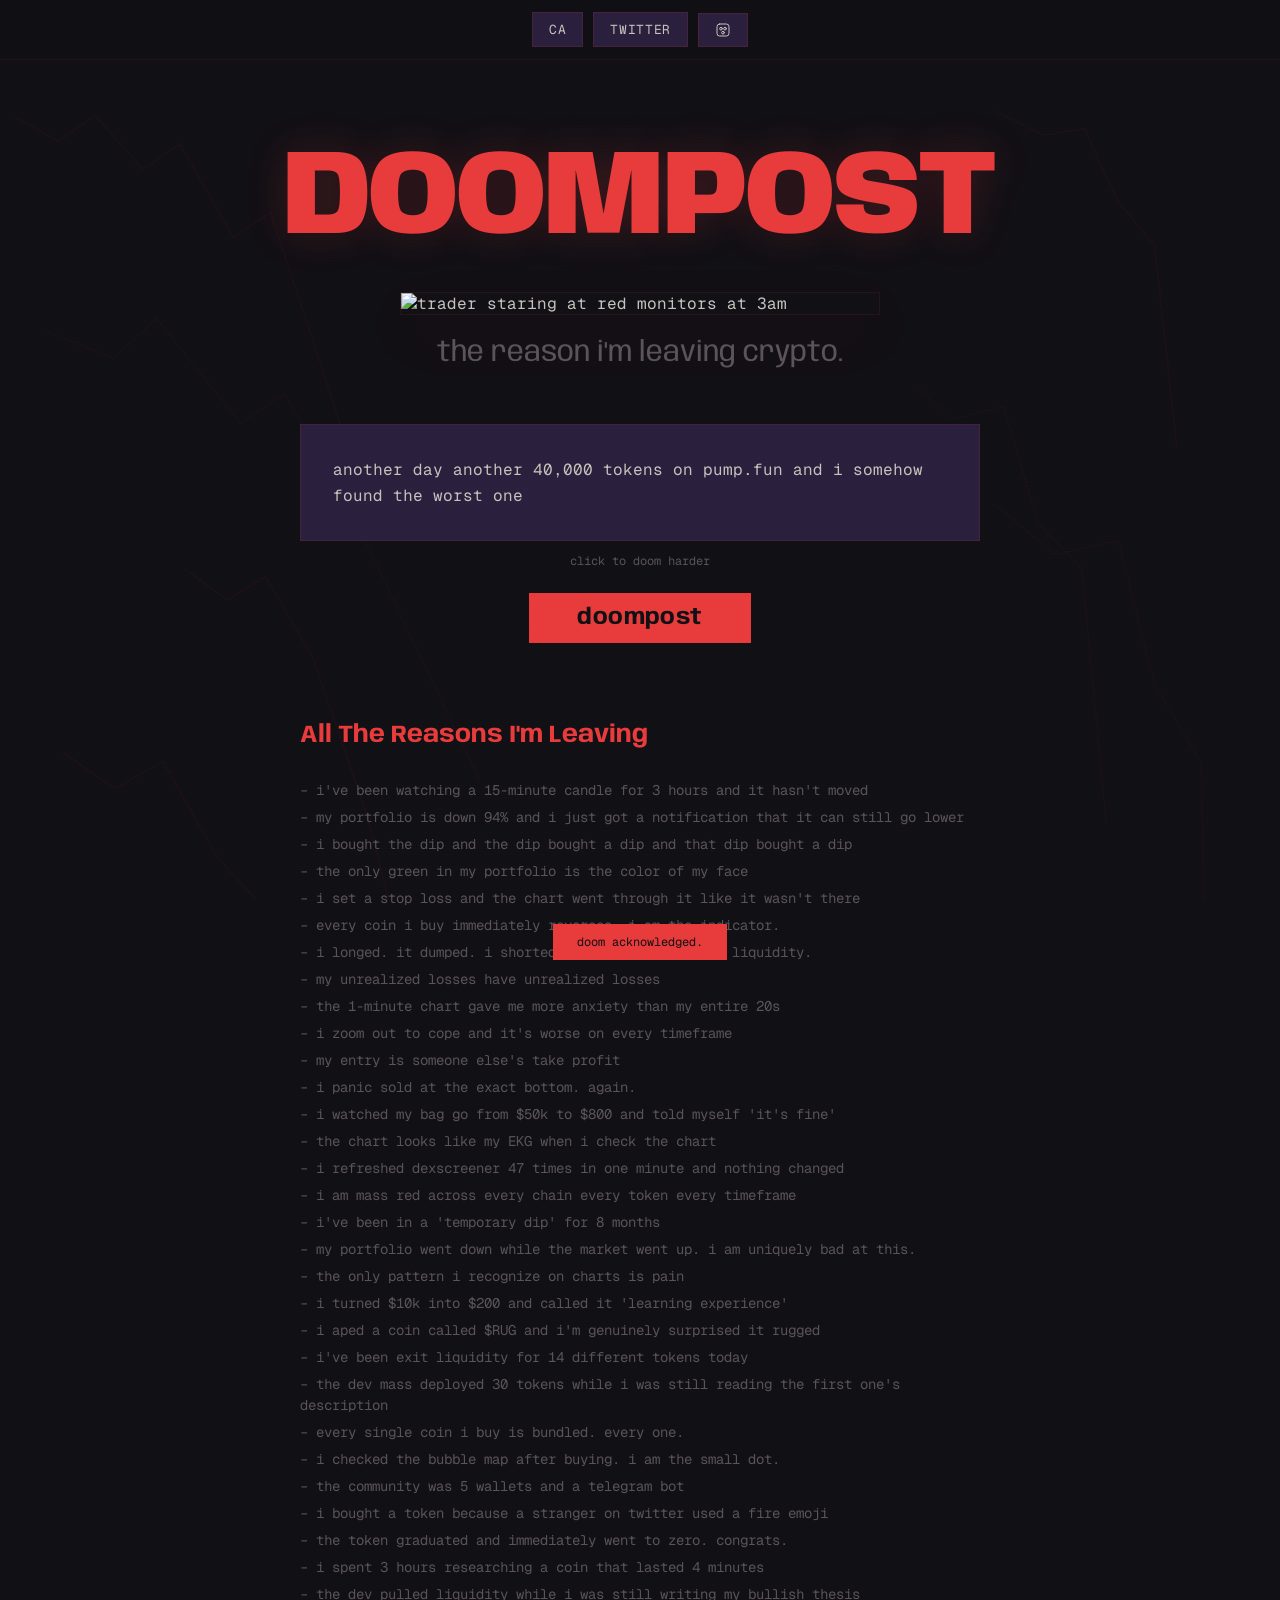
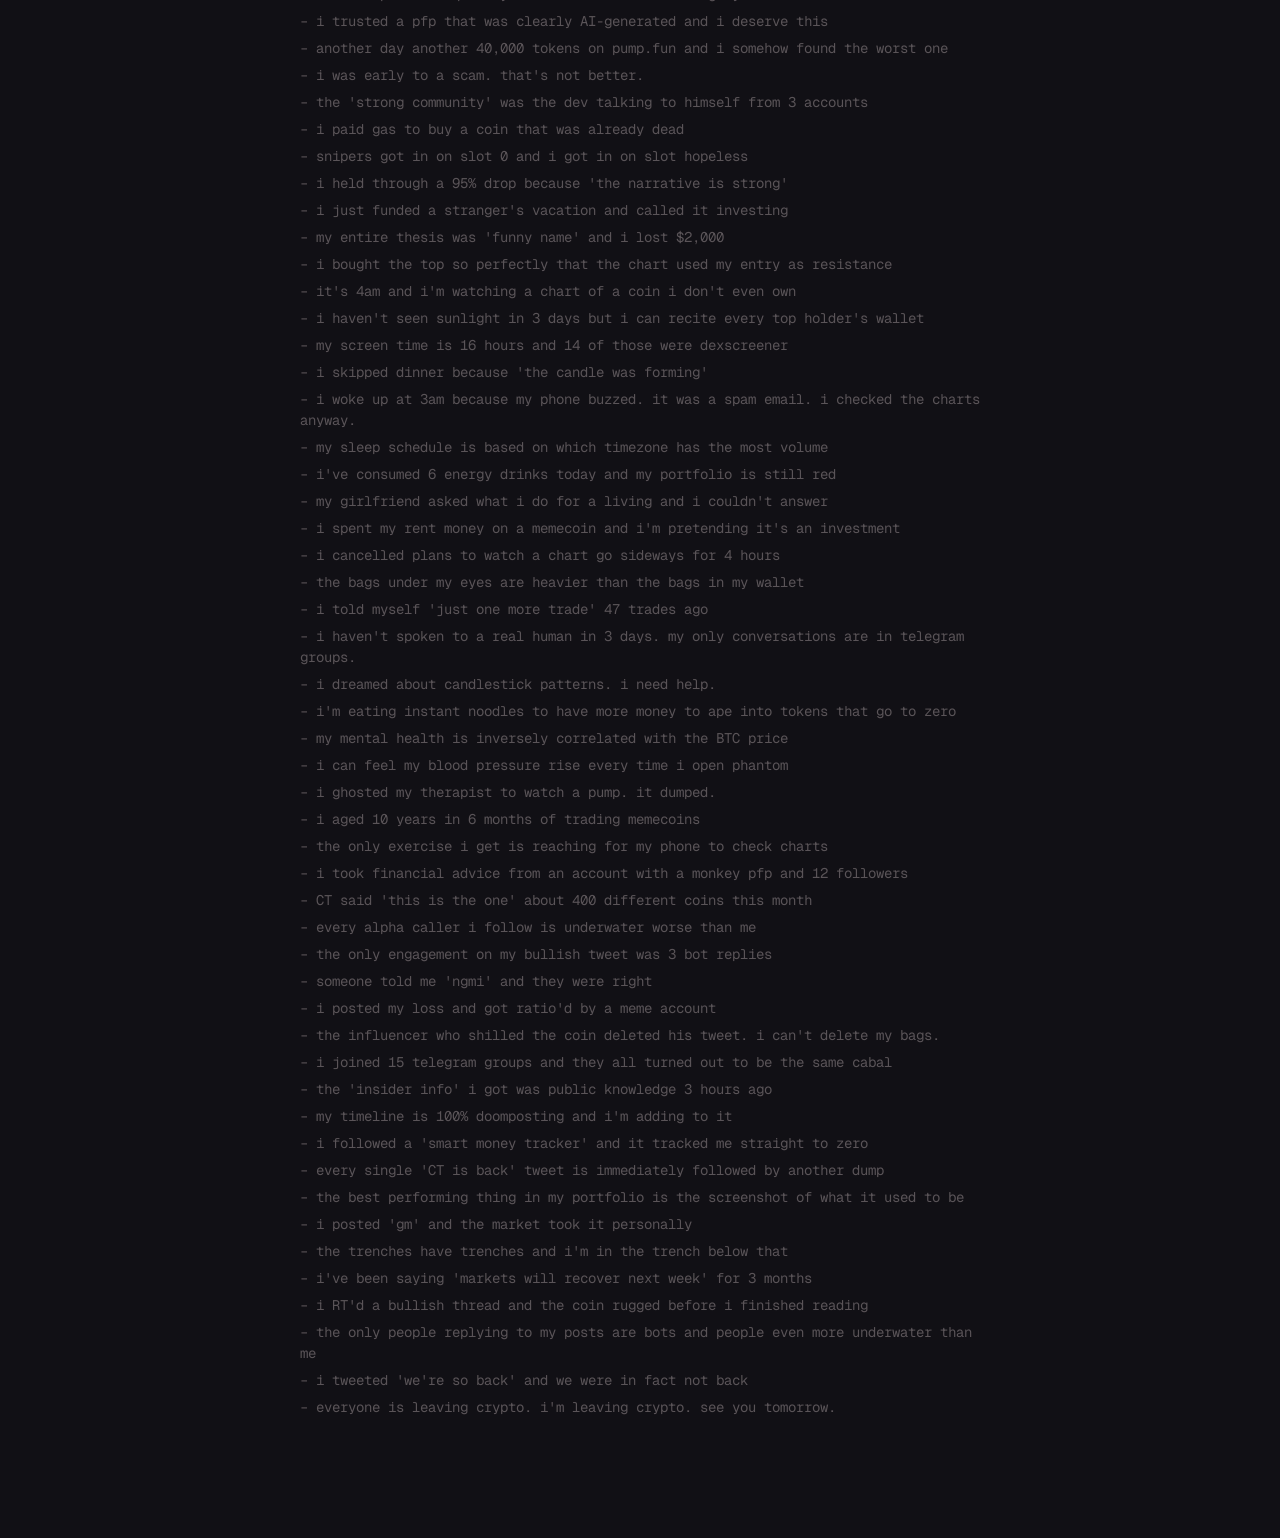
==== index.html @ a8ce0a5e "Initial commit: DOOMPOST site Crypto doom-posting meme site with 80 randomized reasons, Twitter inte" ====
<!DOCTYPE html>
<html lang="en">
<head>
  <meta charset="UTF-8">
  <meta name="viewport" content="width=device-width, initial-scale=1.0">
  <title>DOOMPOST — the reason i'm leaving crypto.</title>
  <meta name="description" content="DOOMPOST. the reason i'm leaving crypto. doompost your pain.">
  <meta property="og:title" content="DOOMPOST">
  <meta property="og:description" content="the reason i'm leaving crypto.">
  <meta property="og:image" content="/static/doompost.png">
  <meta name="twitter:card" content="summary_large_image">
  <link rel="icon" href="/favicon.ico">
  <link rel="preconnect" href="https://fonts.googleapis.com">
  <link rel="preconnect" href="https://fonts.gstatic.com" crossorigin>
  <link href="https://fonts.googleapis.com/css2?family=Anybody:wght@400;700;900&family=Geist+Mono:wght@400;500;700&display=swap" rel="stylesheet">
  <link rel="stylesheet" href="style.css">
</head>
<body>

  <!-- Background falling charts -->
  <div class="bg-charts">
    <svg width="300" height="600" style="top:5%;left:3%;transform:rotate(-8deg)" viewBox="0 0 300 600">
      <path d="M10 50 L50 80 L90 60 L130 120 L170 100 L210 200 L250 180 L290 400" stroke="#E83B3B" fill="none" stroke-width="2"/>
    </svg>
    <svg width="250" height="500" style="top:10%;right:5%;transform:rotate(5deg)" viewBox="0 0 250 500">
      <path d="M10 30 L60 50 L100 40 L140 110 L180 150 L220 350" stroke="#E83B3B" fill="none" stroke-width="2"/>
    </svg>
    <svg width="350" height="700" style="top:30%;left:8%;transform:rotate(-12deg)" viewBox="0 0 350 700">
      <path d="M10 20 L70 60 L120 30 L180 150 L230 130 L280 300 L340 550" stroke="#E83B3B" fill="none" stroke-width="1.5"/>
    </svg>
    <svg width="280" height="550" style="top:40%;right:10%;transform:rotate(8deg)" viewBox="0 0 280 550">
      <path d="M10 40 L50 70 L100 50 L150 160 L200 200 L260 450" stroke="#E83B3B" fill="none" stroke-width="1.5"/>
    </svg>
    <svg width="200" height="450" style="top:60%;left:15%;transform:rotate(-5deg)" viewBox="0 0 200 450">
      <path d="M10 20 L50 55 L90 35 L130 120 L170 280 L190 400" stroke="#E83B3B" fill="none" stroke-width="2"/>
    </svg>
    <svg width="320" height="600" style="top:55%;right:2%;transform:rotate(10deg)" viewBox="0 0 320 600">
      <path d="M10 30 L80 70 L140 45 L200 180 L260 250 L310 500" stroke="#E83B3B" fill="none" stroke-width="1.5"/>
    </svg>
    <svg width="260" height="500" style="top:80%;left:5%;transform:rotate(-3deg)" viewBox="0 0 260 500">
      <path d="M10 25 L60 65 L110 40 L160 140 L210 200 L250 420" stroke="#E83B3B" fill="none" stroke-width="2"/>
    </svg>
  </div>

  <!-- Header -->
  <header class="header">
    <div class="header-inner">
      <button class="header-btn" id="caBtn" title="Copy CA">CA</button>
      <a class="header-btn" id="twitterLink" href="#" target="_blank" rel="noopener">Twitter</a>
      <a class="header-btn" id="communityLink" href="#" target="_blank" rel="noopener" title="Community">
        <svg viewBox="0 0 24 24" fill="none" stroke="currentColor" stroke-width="1.5" stroke-linecap="round" stroke-linejoin="round">
          <rect x="3" y="3" width="18" height="18" rx="4"/>
          <circle cx="9" cy="10" r="2"/>
          <circle cx="15" cy="10" r="2"/>
          <circle cx="12" cy="16" r="2"/>
        </svg>
      </a>
    </div>
  </header>

  <!-- Main -->
  <main class="main">
    <!-- Hero -->
    <h1 class="ticker">DOOMPOST</h1>
    <img class="hero-img" src="static/doompost.png" alt="trader staring at red monitors at 3am">
    <p class="tagline">the reason i'm leaving crypto.</p>

    <!-- DoomPost block -->
    <div class="doom-block">
      <div class="reason-card" id="reasonCard">
        <p class="reason-text" id="reasonText"></p>
      </div>
      <p class="reason-hint">click to doom harder</p>
      <button class="doom-btn" id="doomBtn">doompost</button>
    </div>

    <!-- All reasons -->
    <section class="reasons-section">
      <h2 class="reasons-title">All The Reasons I'm Leaving</h2>
      <ul class="reasons-list" id="reasonsList"></ul>
    </section>
  </main>

  <!-- Toast -->
  <div class="toast" id="toast">doom acknowledged.</div>

  <script src="script.js"></script>
</body>
</html>
---- style.css ----
:root {
  --void: #111015;
  --chart-red: #E83B3B;
  --monitor-glow: #2A1F3D;
  --exhausted-white: #C8C2BC;
  --ash: #5A5458;
}

* { box-sizing: border-box; margin: 0; padding: 0; }

body {
  background: var(--void);
  color: var(--exhausted-white);
  font-family: 'Geist Mono', monospace;
  min-height: 100vh;
  cursor: default;
  overflow-x: hidden;
}

/* ── CRT scan lines ── */
body::before {
  content: '';
  position: fixed;
  inset: 0;
  background: repeating-linear-gradient(
    to bottom,
    transparent 0px,
    transparent 2px,
    rgba(255,255,255,0.008) 2px,
    rgba(255,255,255,0.008) 3px
  );
  pointer-events: none;
  z-index: 9999;
}

/* ── Background falling charts ── */
.bg-charts {
  position: fixed;
  inset: 0;
  pointer-events: none;
  z-index: 0;
  overflow: hidden;
}

.bg-charts svg {
  position: absolute;
  opacity: 0.04;
}

/* ── Header ── */
.header {
  position: sticky;
  top: 0;
  z-index: 100;
  background: rgba(17,16,21,0.92);
  backdrop-filter: blur(8px);
  -webkit-backdrop-filter: blur(8px);
  border-bottom: 1px solid rgba(232,59,59,0.08);
  padding: 12px 20px;
}

.header-inner {
  max-width: 720px;
  margin: 0 auto;
  display: flex;
  align-items: center;
  justify-content: center;
  gap: 10px;
}

.header-btn {
  font-family: 'Geist Mono', monospace;
  font-size: 13px;
  text-transform: uppercase;
  letter-spacing: 0.05em;
  background: var(--monitor-glow);
  border: 1px solid rgba(232,59,59,0.15);
  color: var(--exhausted-white);
  padding: 8px 16px;
  cursor: pointer;
  text-decoration: none;
  transition: border-color 0.2s, background 0.2s;
  display: inline-flex;
  align-items: center;
  gap: 6px;
  white-space: nowrap;
  border-radius: 0;
}

.header-btn:hover {
  border-color: var(--chart-red);
}

.header-btn svg {
  width: 16px;
  height: 16px;
  flex-shrink: 0;
}

/* ── Main content ── */
.main {
  position: relative;
  z-index: 1;
  max-width: 720px;
  margin: 0 auto;
  padding: 80px 20px 120px;
  display: flex;
  flex-direction: column;
  align-items: center;
}

/* ── Hero ── */
.ticker {
  font-family: 'Anybody', sans-serif;
  font-size: clamp(60px, 12vw, 120px);
  color: var(--chart-red);
  text-shadow: 0 0 40px rgba(232,59,59,0.2);
  letter-spacing: -2px;
  line-height: 1;
  text-align: center;
  font-weight: 900;
}

.hero-img {
  width: 100%;
  max-width: 480px;
  margin-top: 32px;
  border: 1px solid rgba(232,59,59,0.1);
  border-radius: 0;
  box-shadow: 0 20px 60px rgba(232,59,59,0.06);
  display: block;
}

.tagline {
  font-family: 'Anybody', sans-serif;
  font-size: clamp(18px, 3.5vw, 28px);
  color: var(--ash);
  margin-top: 24px;
  text-align: center;
  font-weight: 400;
}

/* ── DoomPost block ── */
.doom-block {
  width: 100%;
  margin-top: 56px;
  display: flex;
  flex-direction: column;
  align-items: center;
}

.reason-card {
  width: 100%;
  background: var(--monitor-glow);
  border: 1px solid rgba(232,59,59,0.12);
  padding: 32px;
  cursor: pointer;
  transition: border-color 0.2s;
  user-select: none;
}

.reason-card:hover {
  border-color: rgba(232,59,59,0.3);
}

.reason-text {
  font-family: 'Geist Mono', monospace;
  font-size: clamp(14px, 2vw, 16px);
  color: var(--exhausted-white);
  line-height: 1.6;
}

.reason-hint {
  font-family: 'Geist Mono', monospace;
  font-size: 12px;
  color: var(--ash);
  margin-top: 12px;
  text-align: center;
}

.doom-btn {
  font-family: 'Anybody', sans-serif;
  font-size: 22px;
  font-weight: 700;
  background: var(--chart-red);
  color: var(--void);
  border: none;
  border-radius: 0;
  padding: 14px 48px;
  margin-top: 24px;
  cursor: pointer;
  transition: filter 0.2s, box-shadow 0.2s;
  letter-spacing: 0.02em;
}

.doom-btn:hover {
  filter: brightness(1.15);
  box-shadow: 0 0 20px rgba(232,59,59,0.3);
}

/* ── All reasons section ── */
.reasons-section {
  width: 100%;
  margin-top: 80px;
}

.reasons-title {
  font-family: 'Anybody', sans-serif;
  font-size: 24px;
  color: var(--chart-red);
  margin-bottom: 32px;
  font-weight: 700;
}

.reasons-list {
  list-style: none;
  display: flex;
  flex-direction: column;
  gap: 6px;
}

.reasons-list li {
  font-family: 'Geist Mono', monospace;
  font-size: 14px;
  color: var(--ash);
  line-height: 1.5;
}

.reasons-list li::before {
  content: '– ';
}

/* ── Toast ── */
.toast {
  position: fixed;
  bottom: -60px;
  left: 50%;
  transform: translateX(-50%);
  font-family: 'Geist Mono', monospace;
  font-size: 12px;
  background: var(--chart-red);
  color: var(--void);
  padding: 10px 24px;
  z-index: 10000;
  transition: bottom 0.3s ease;
  white-space: nowrap;
  border-radius: 0;
}

.toast.show {
  bottom: 32px;
}

/* ── Responsive ── */
@media (max-width: 520px) {
  .header-inner {
    gap: 6px;
  }
  .header-btn {
    font-size: 11px;
    padding: 7px 10px;
  }
  .reason-card {
    padding: 24px 20px;
  }
  .doom-btn {
    font-size: 18px;
    padding: 12px 36px;
  }
}
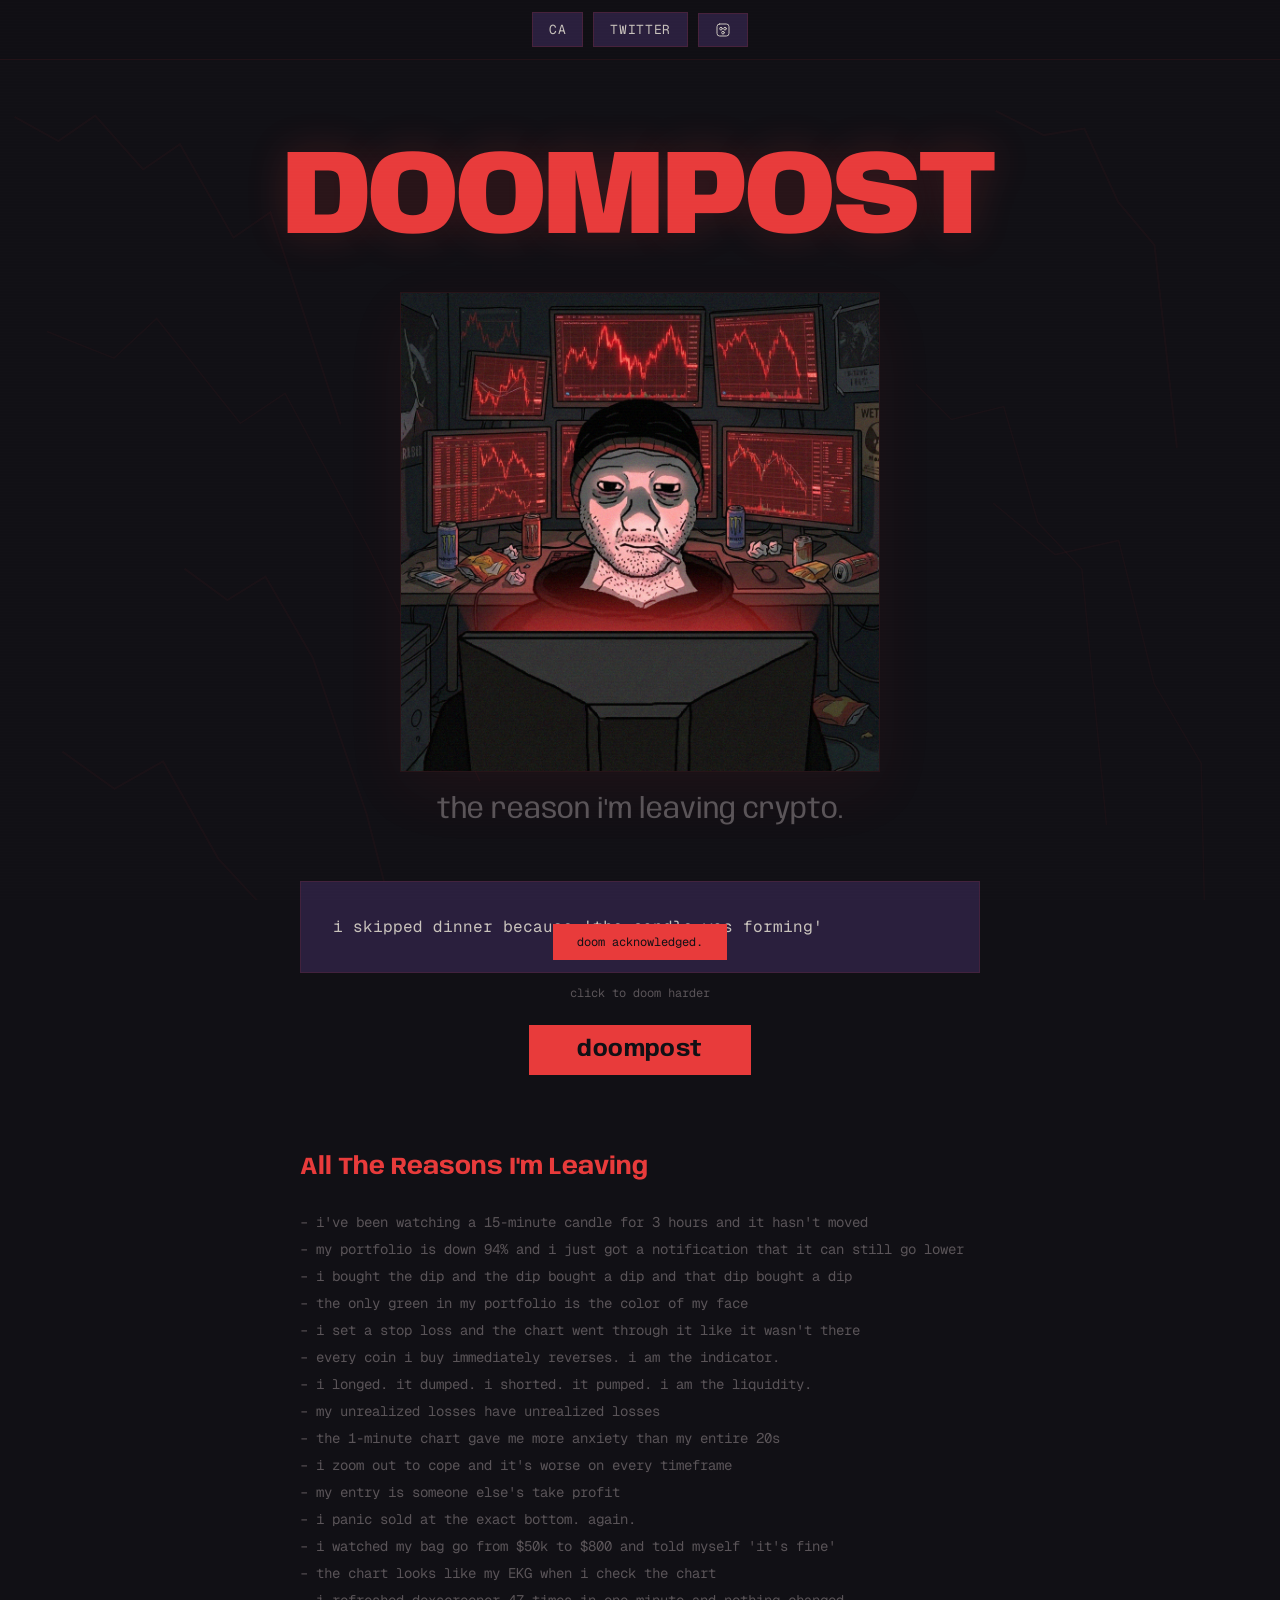
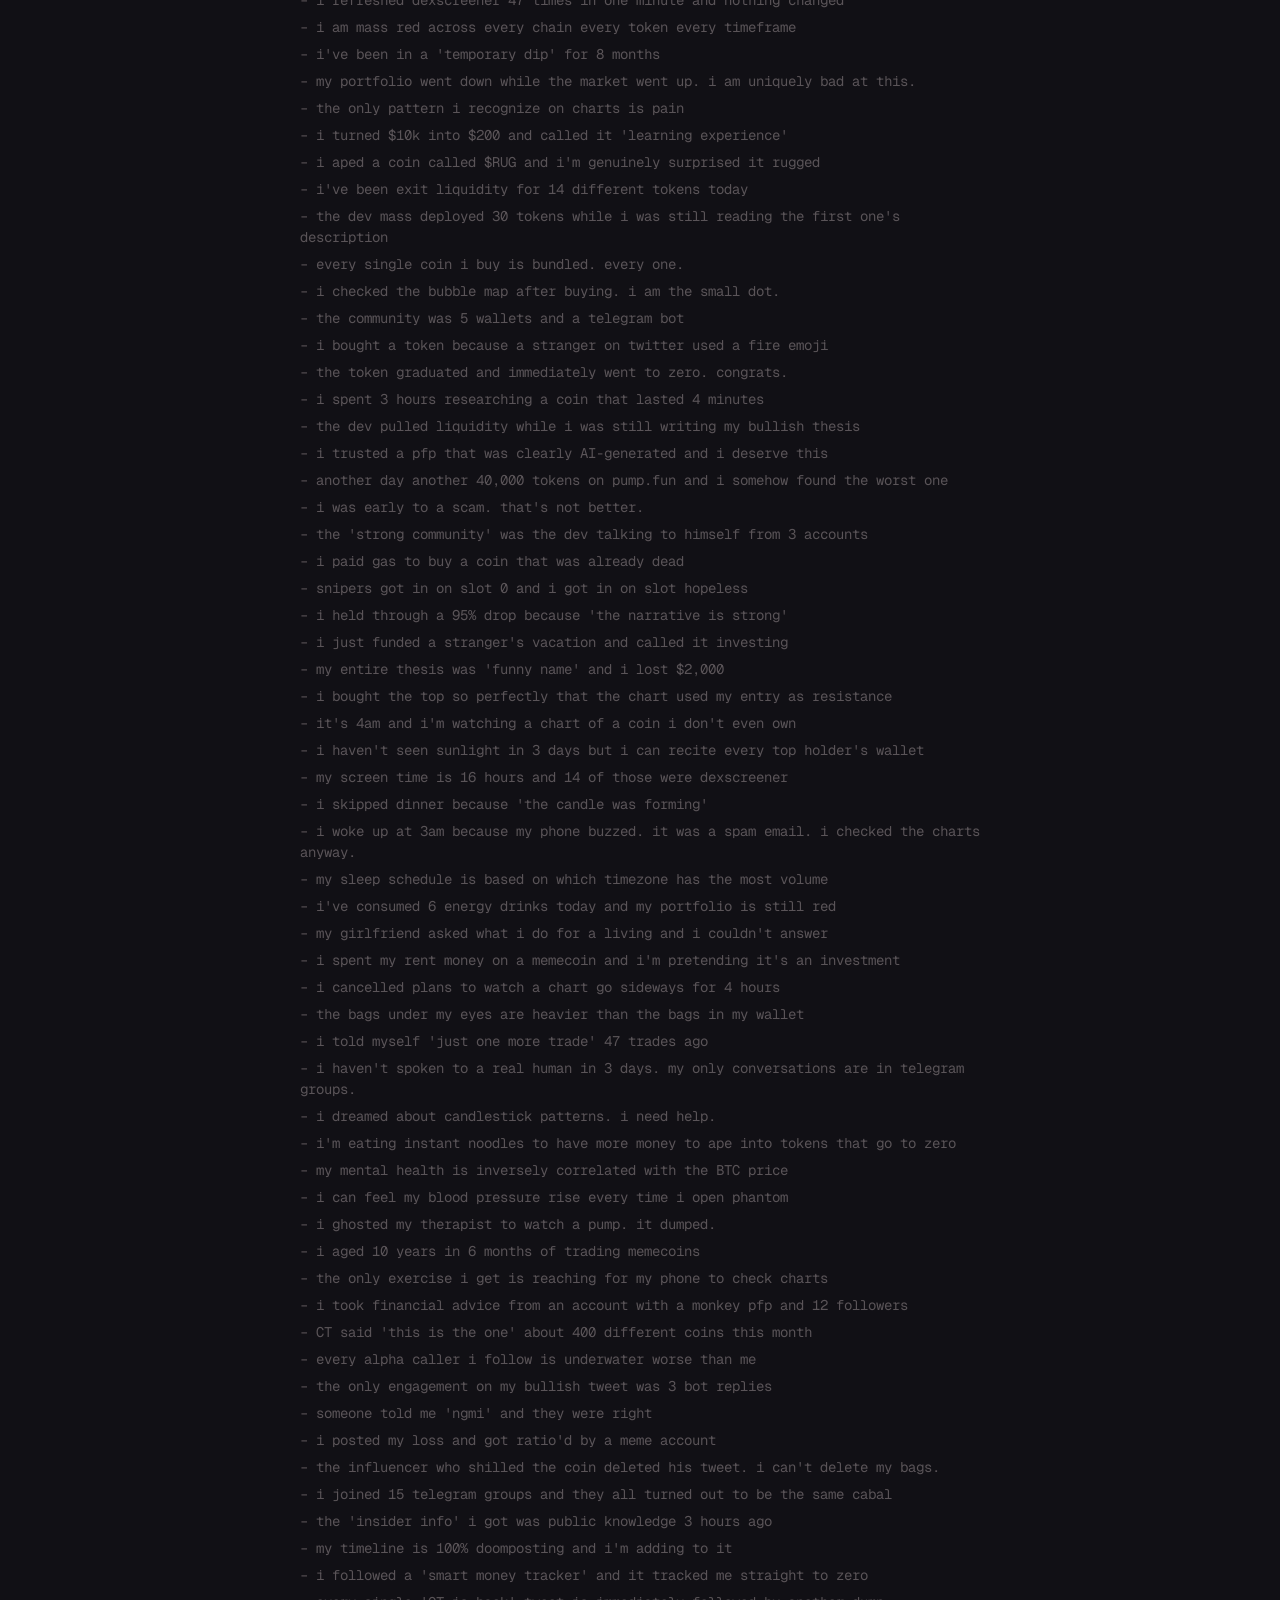
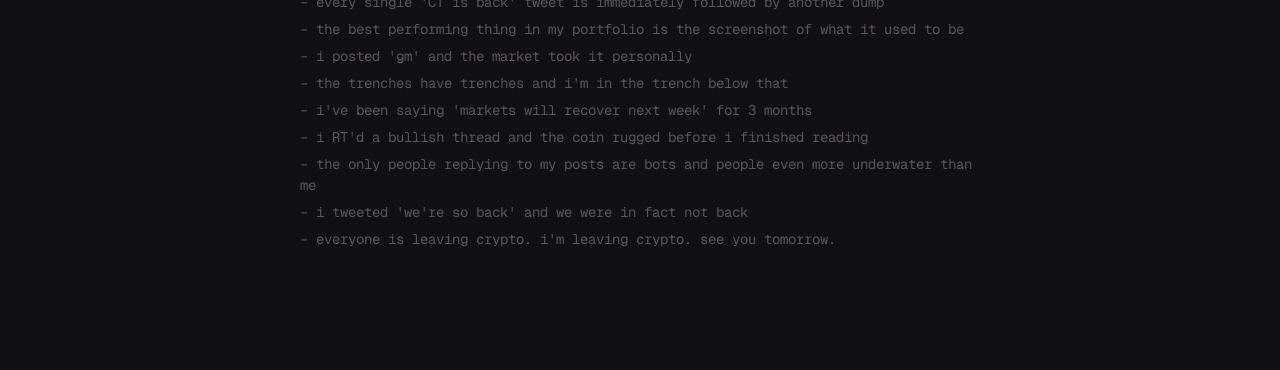
==== commit 27195a25: "Add doompost.png, favicon, rename to Doom Posting Co-Authored-By: Claude Opus 4.6 (1M context) <nore" ====
--- a/index.html
+++ b/index.html
@@ -3,7 +3,7 @@
 <head>
   <meta charset="UTF-8">
   <meta name="viewport" content="width=device-width, initial-scale=1.0">
-  <title>DOOMPOST — the reason i'm leaving crypto.</title>
+  <title>Doom Posting</title>
   <meta name="description" content="DOOMPOST. the reason i'm leaving crypto. doompost your pain.">
   <meta property="og:title" content="DOOMPOST">
   <meta property="og:description" content="the reason i'm leaving crypto.">
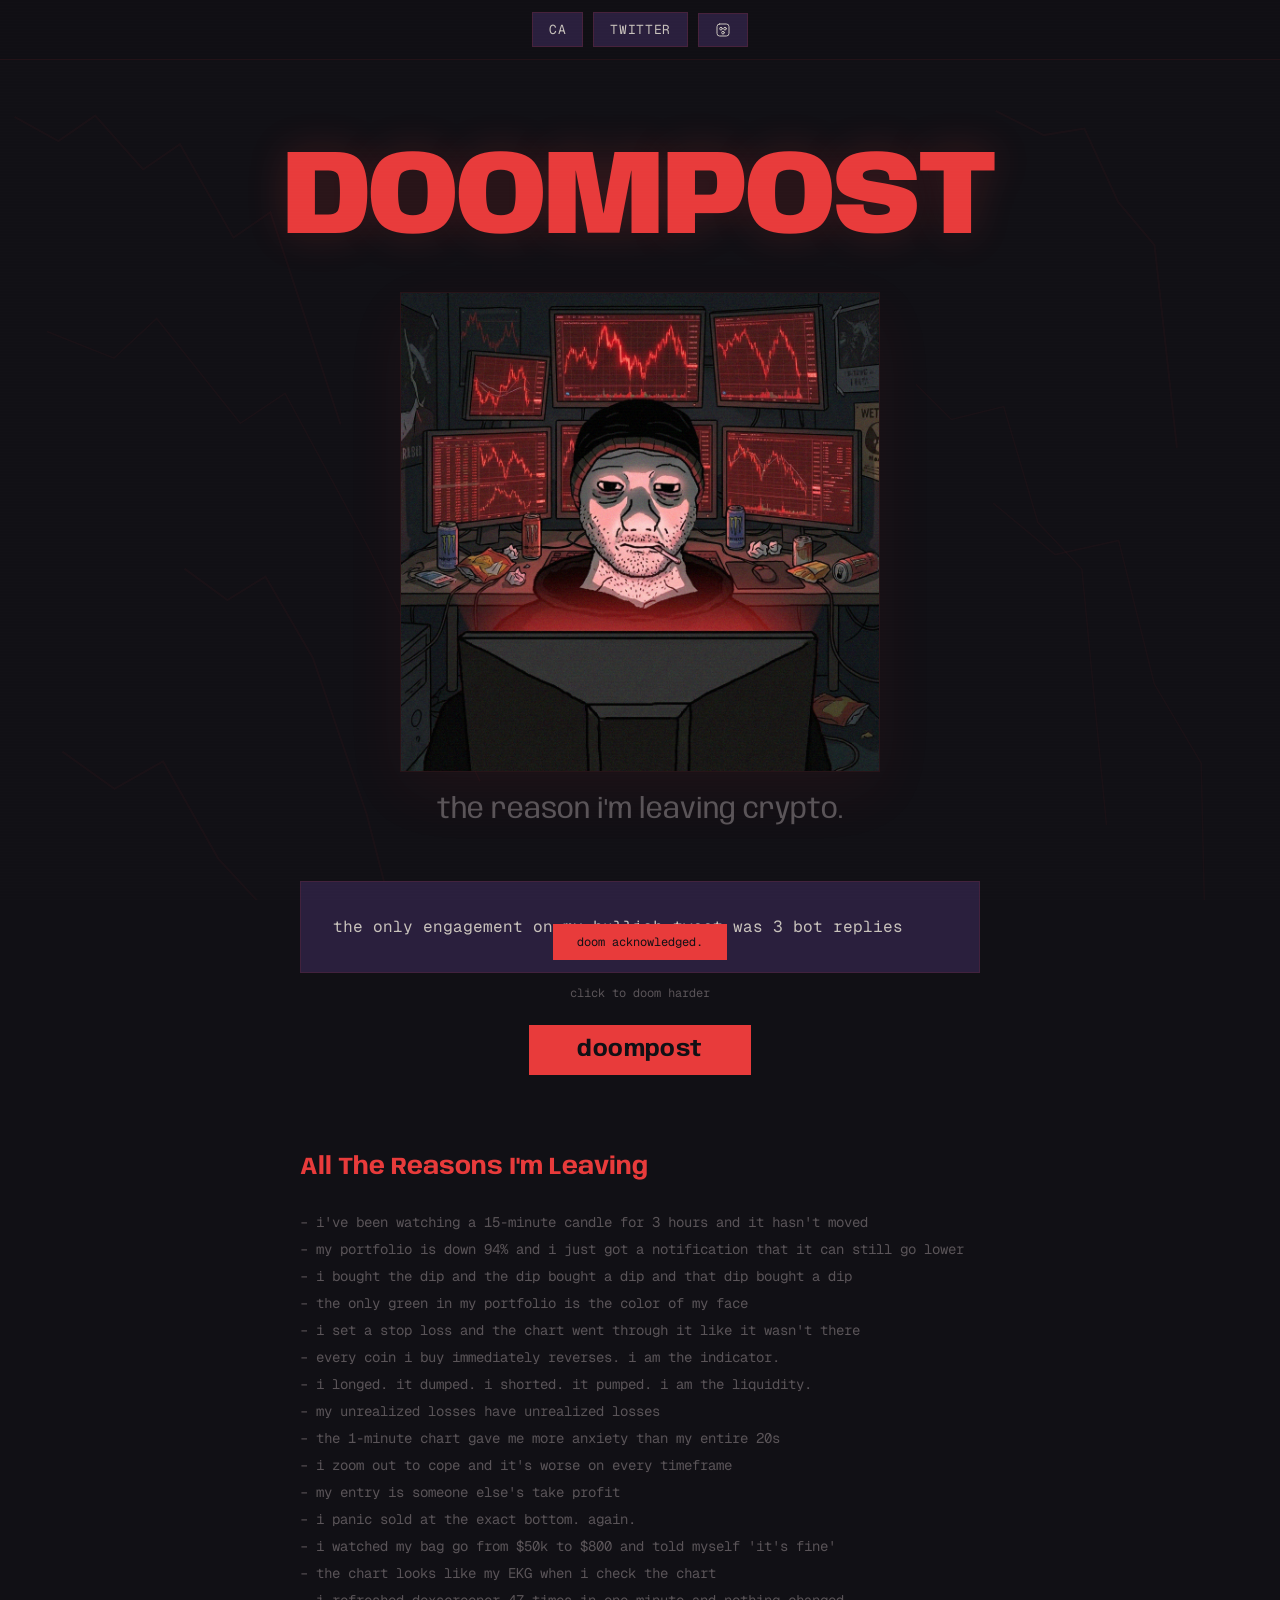
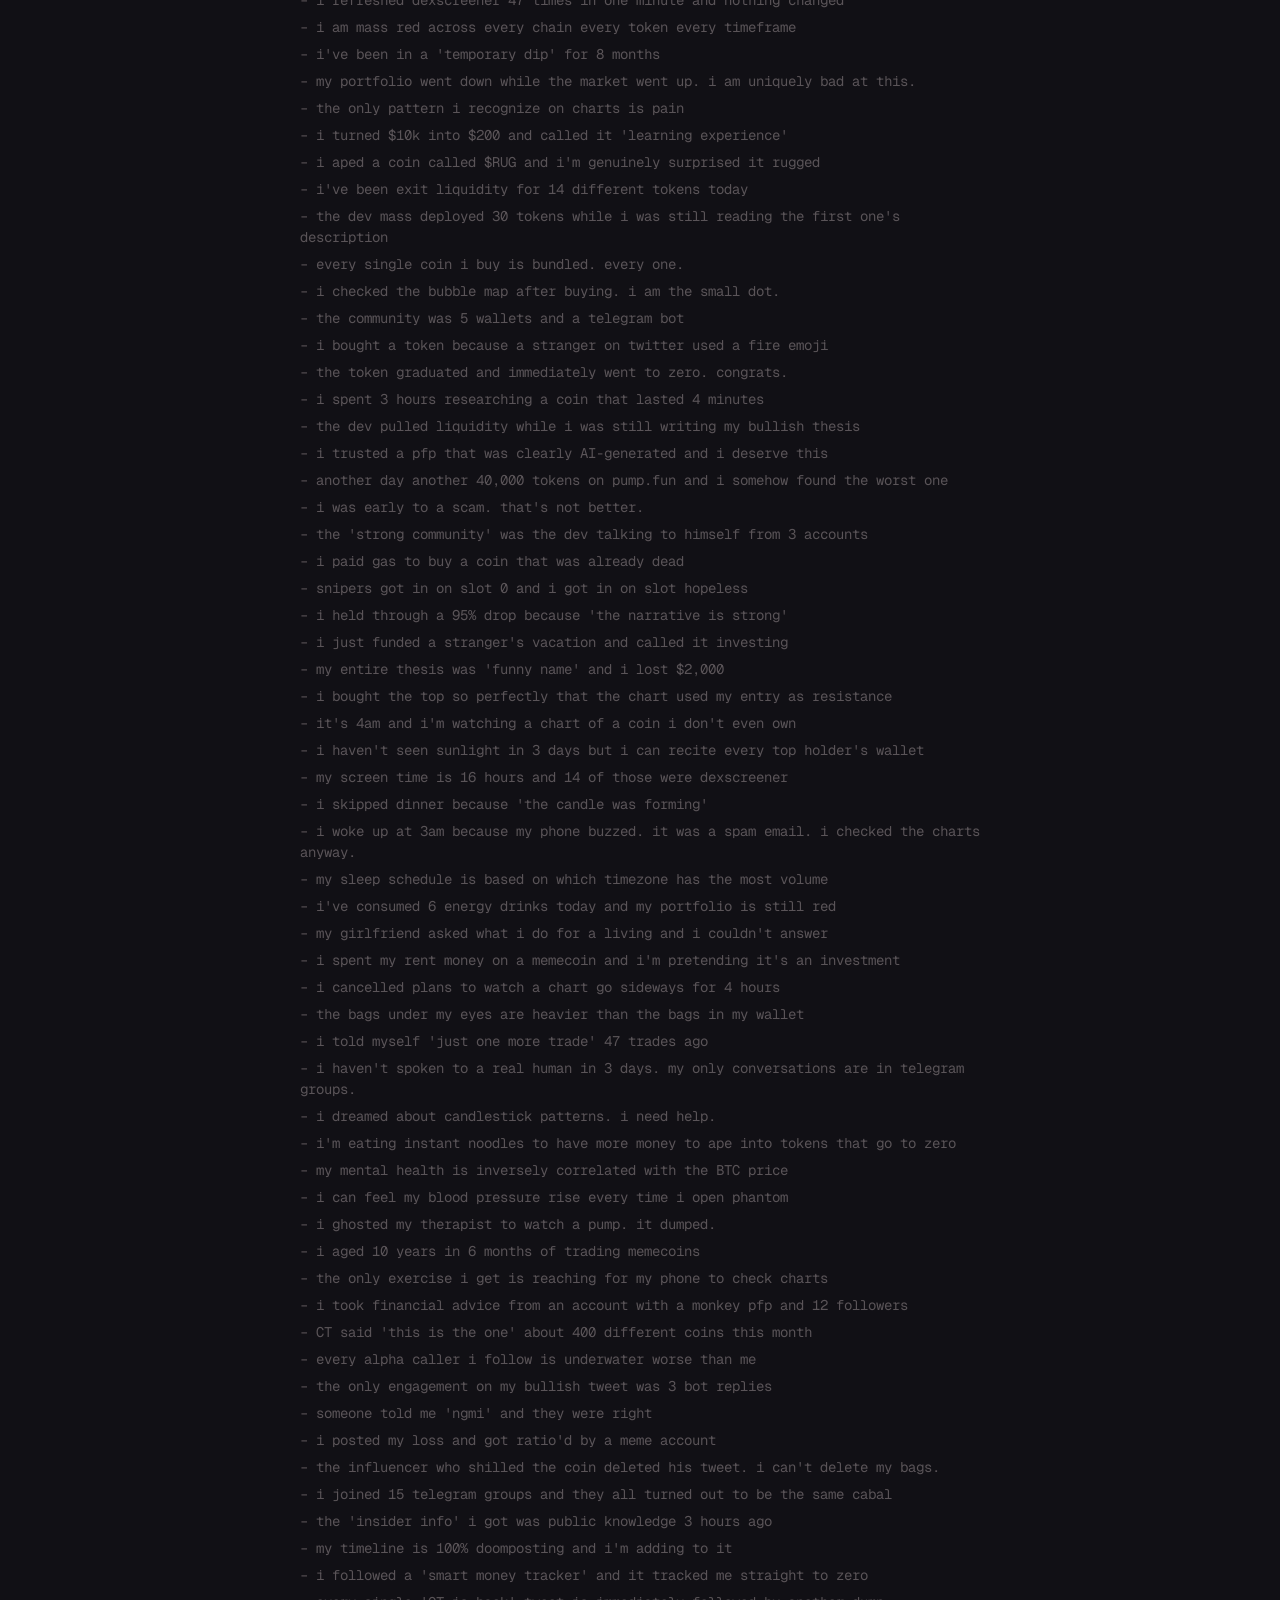
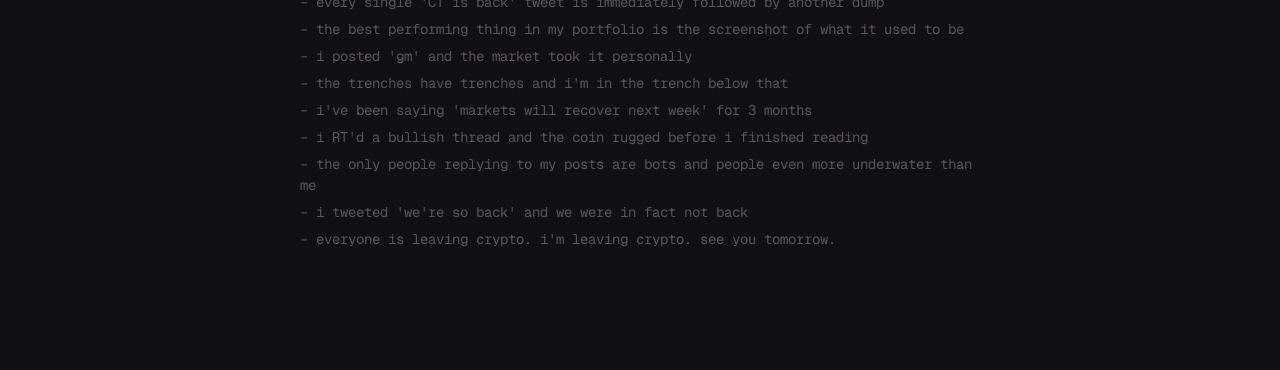
==== commit 6714d7b1: "Fix favicon: use proper PNG format Co-Authored-By: Claude Opus 4.6 (1M context) <noreply@anthropic.c" ====
--- a/index.html
+++ b/index.html
@@ -9,7 +9,7 @@
   <meta property="og:description" content="the reason i'm leaving crypto.">
   <meta property="og:image" content="/static/doompost.png">
   <meta name="twitter:card" content="summary_large_image">
-  <link rel="icon" href="/favicon.ico">
+  <link rel="icon" type="image/png" href="/favicon.png">
   <link rel="preconnect" href="https://fonts.googleapis.com">
   <link rel="preconnect" href="https://fonts.gstatic.com" crossorigin>
   <link href="https://fonts.googleapis.com/css2?family=Anybody:wght@400;700;900&family=Geist+Mono:wght@400;500;700&display=swap" rel="stylesheet">
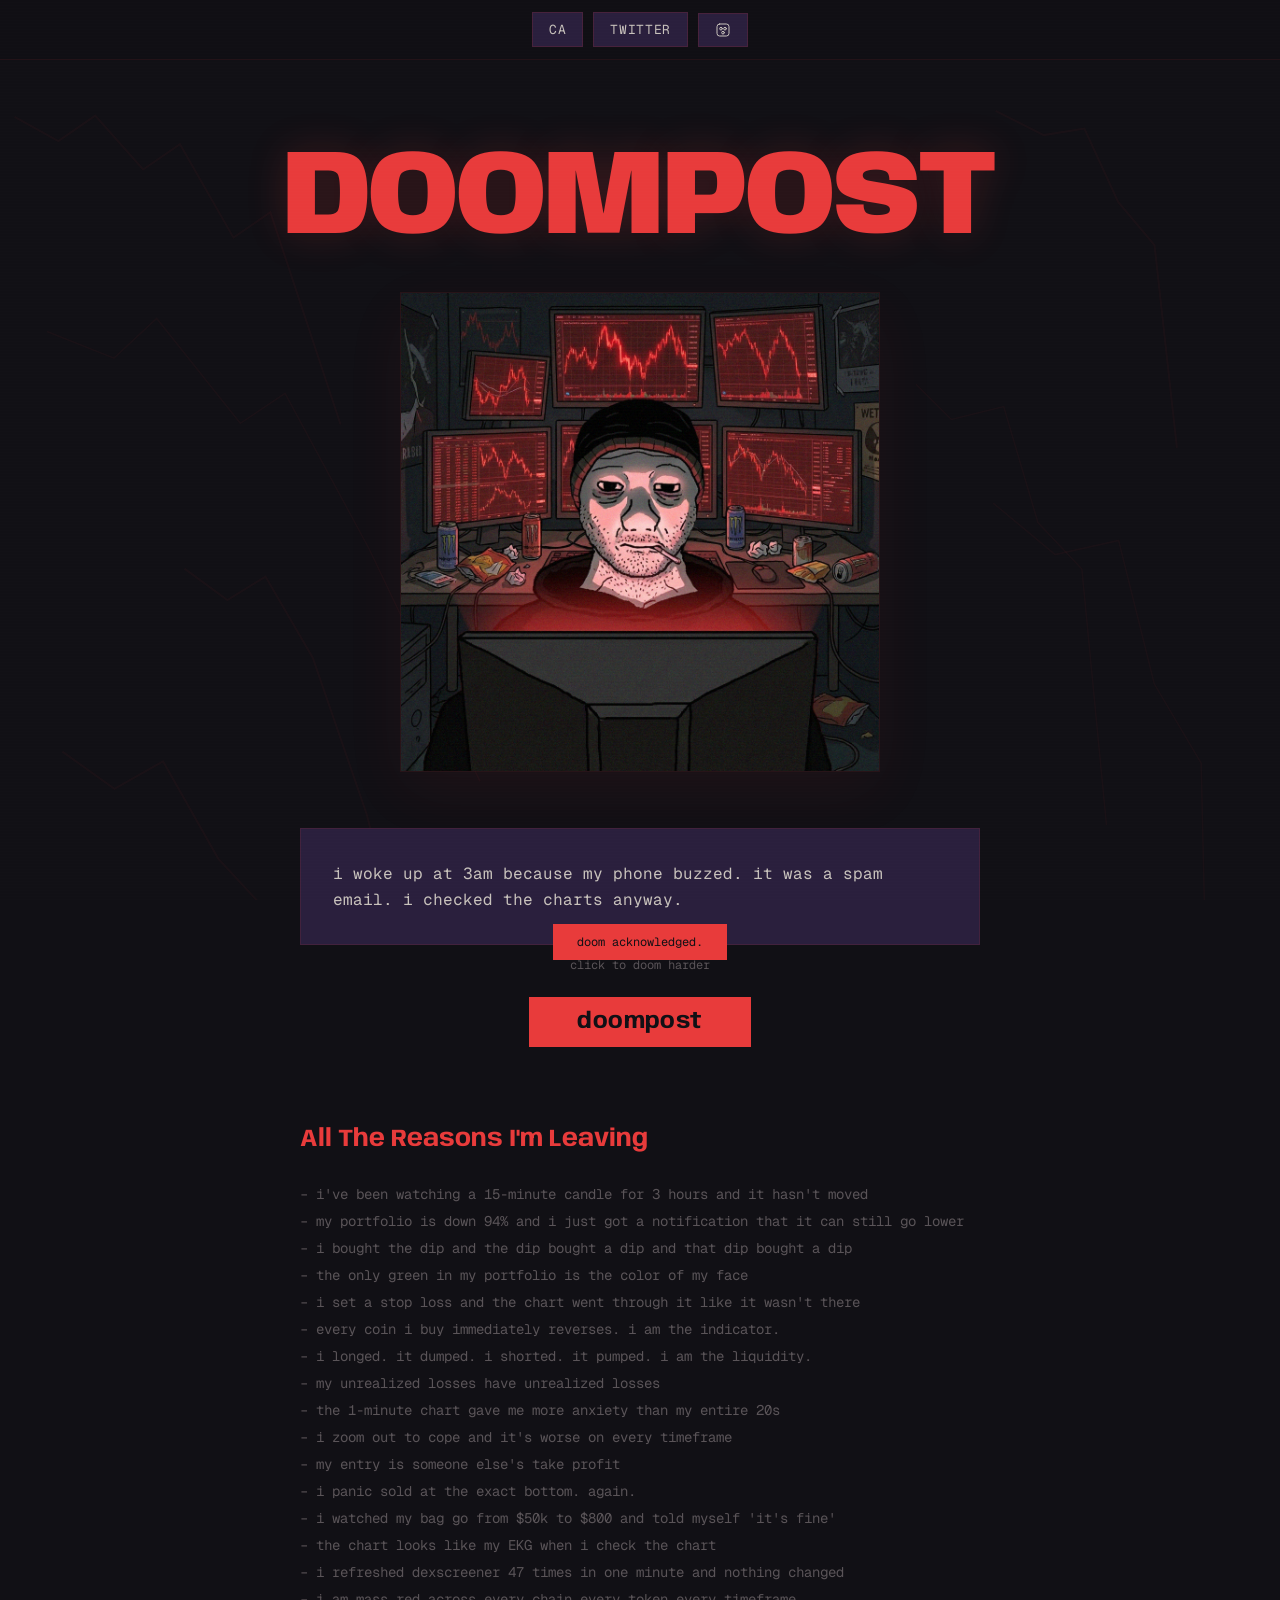
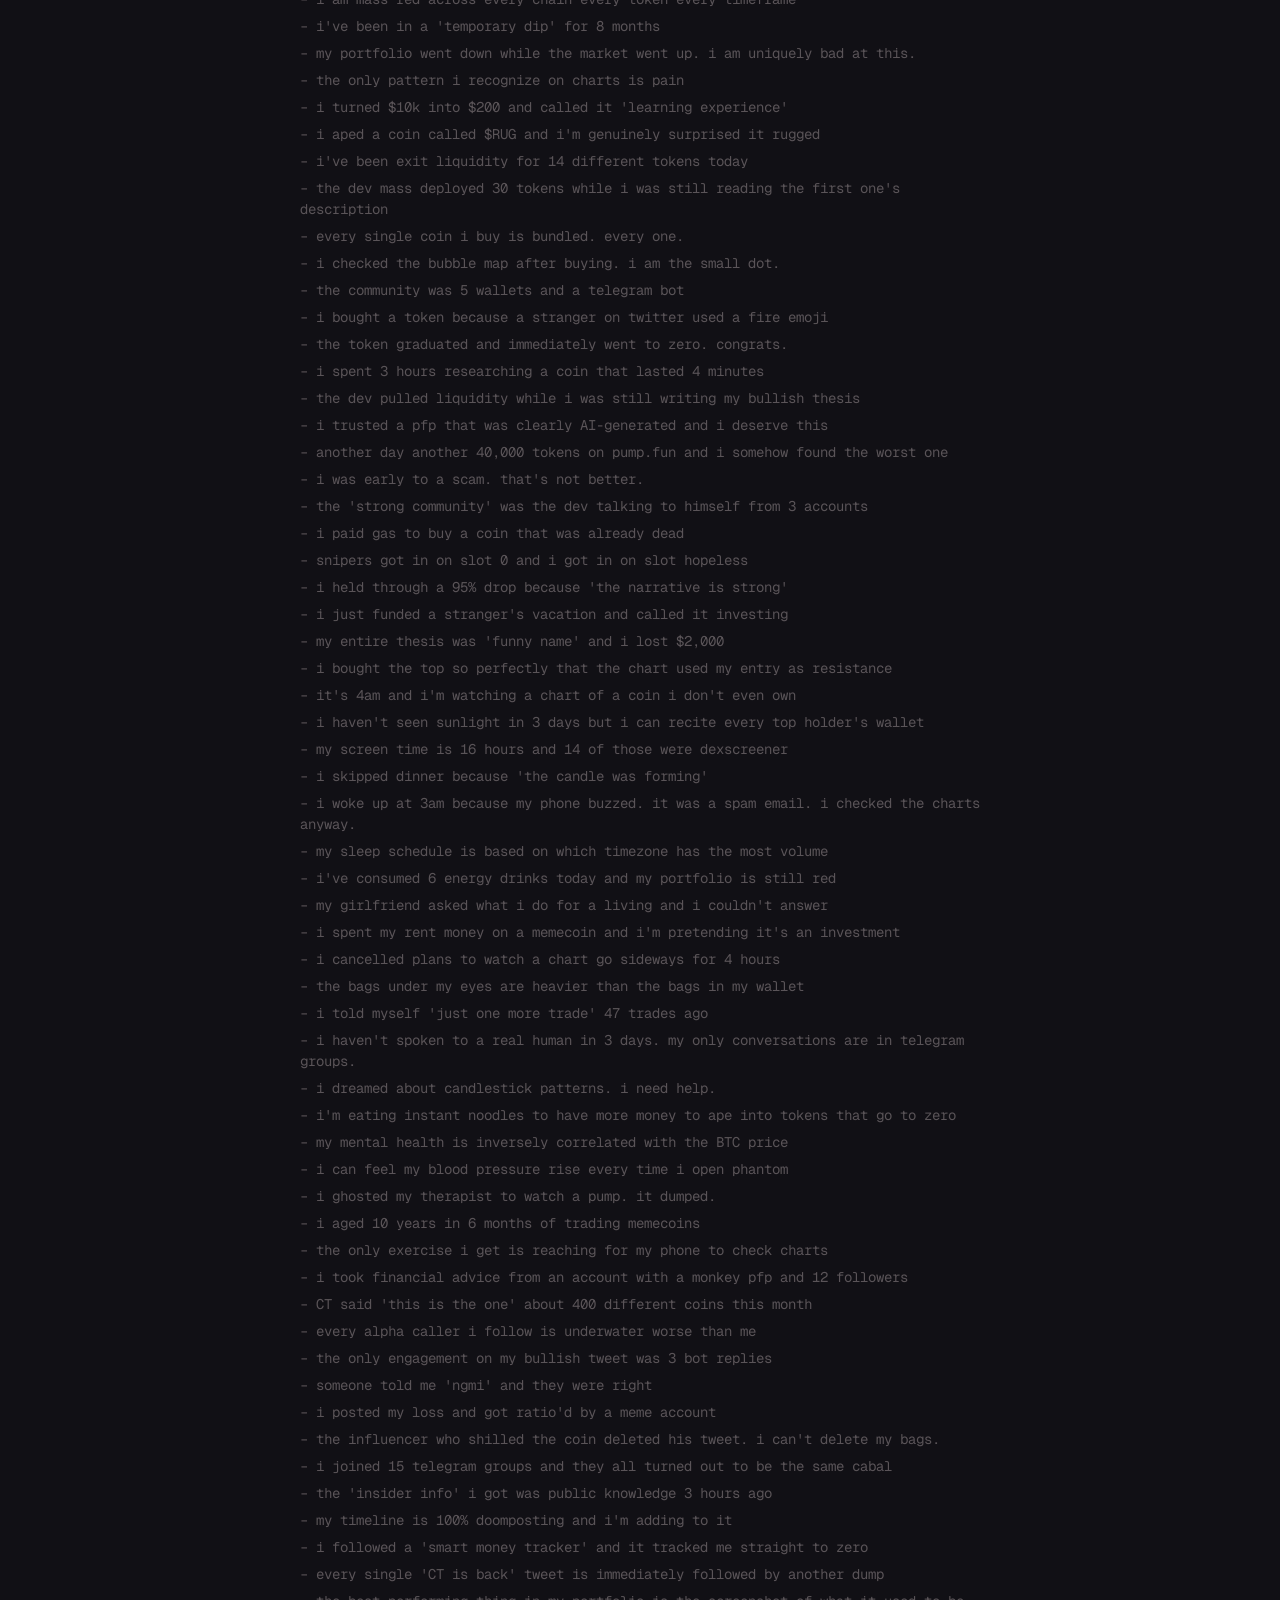
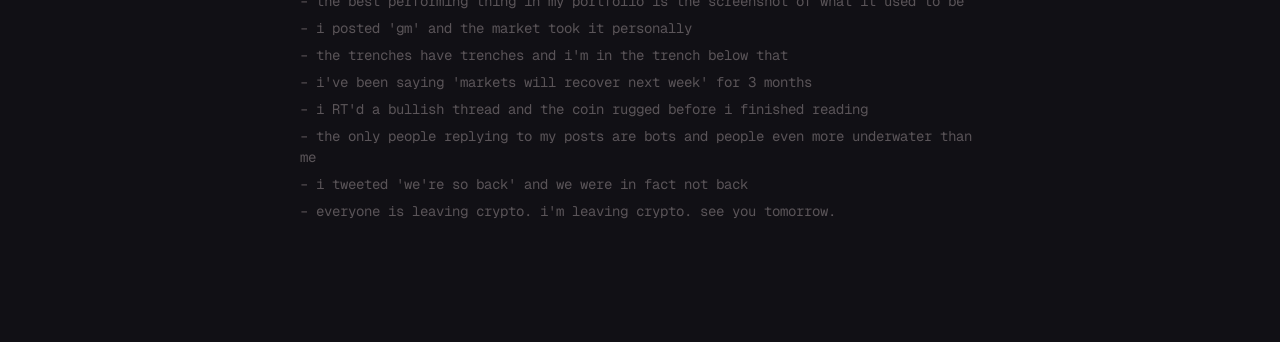
==== commit b58f7463: "Remove tagline and OG title/description from embed Co-Authored-By: Claude Opus 4.6 (1M context) <nor" ====
--- a/index.html
+++ b/index.html
@@ -4,9 +4,7 @@
   <meta charset="UTF-8">
   <meta name="viewport" content="width=device-width, initial-scale=1.0">
   <title>Doom Posting</title>
-  <meta name="description" content="DOOMPOST. the reason i'm leaving crypto. doompost your pain.">
-  <meta property="og:title" content="DOOMPOST">
-  <meta property="og:description" content="the reason i'm leaving crypto.">
+  <meta name="description" content="DOOMPOST. doompost your pain.">
   <meta property="og:image" content="/static/doompost.png">
   <meta name="twitter:card" content="summary_large_image">
   <link rel="icon" type="image/png" href="/favicon.png">
@@ -63,7 +61,7 @@
     <!-- Hero -->
     <h1 class="ticker">DOOMPOST</h1>
     <img class="hero-img" src="static/doompost.png" alt="trader staring at red monitors at 3am">
-    <p class="tagline">the reason i'm leaving crypto.</p>
+
 
     <!-- DoomPost block -->
     <div class="doom-block">
--- a/style.css
+++ b/style.css
@@ -131,15 +131,6 @@
   display: block;
 }
 
-.tagline {
-  font-family: 'Anybody', sans-serif;
-  font-size: clamp(18px, 3.5vw, 28px);
-  color: var(--ash);
-  margin-top: 24px;
-  text-align: center;
-  font-weight: 400;
-}
-
 /* ── DoomPost block ── */
 .doom-block {
   width: 100%;
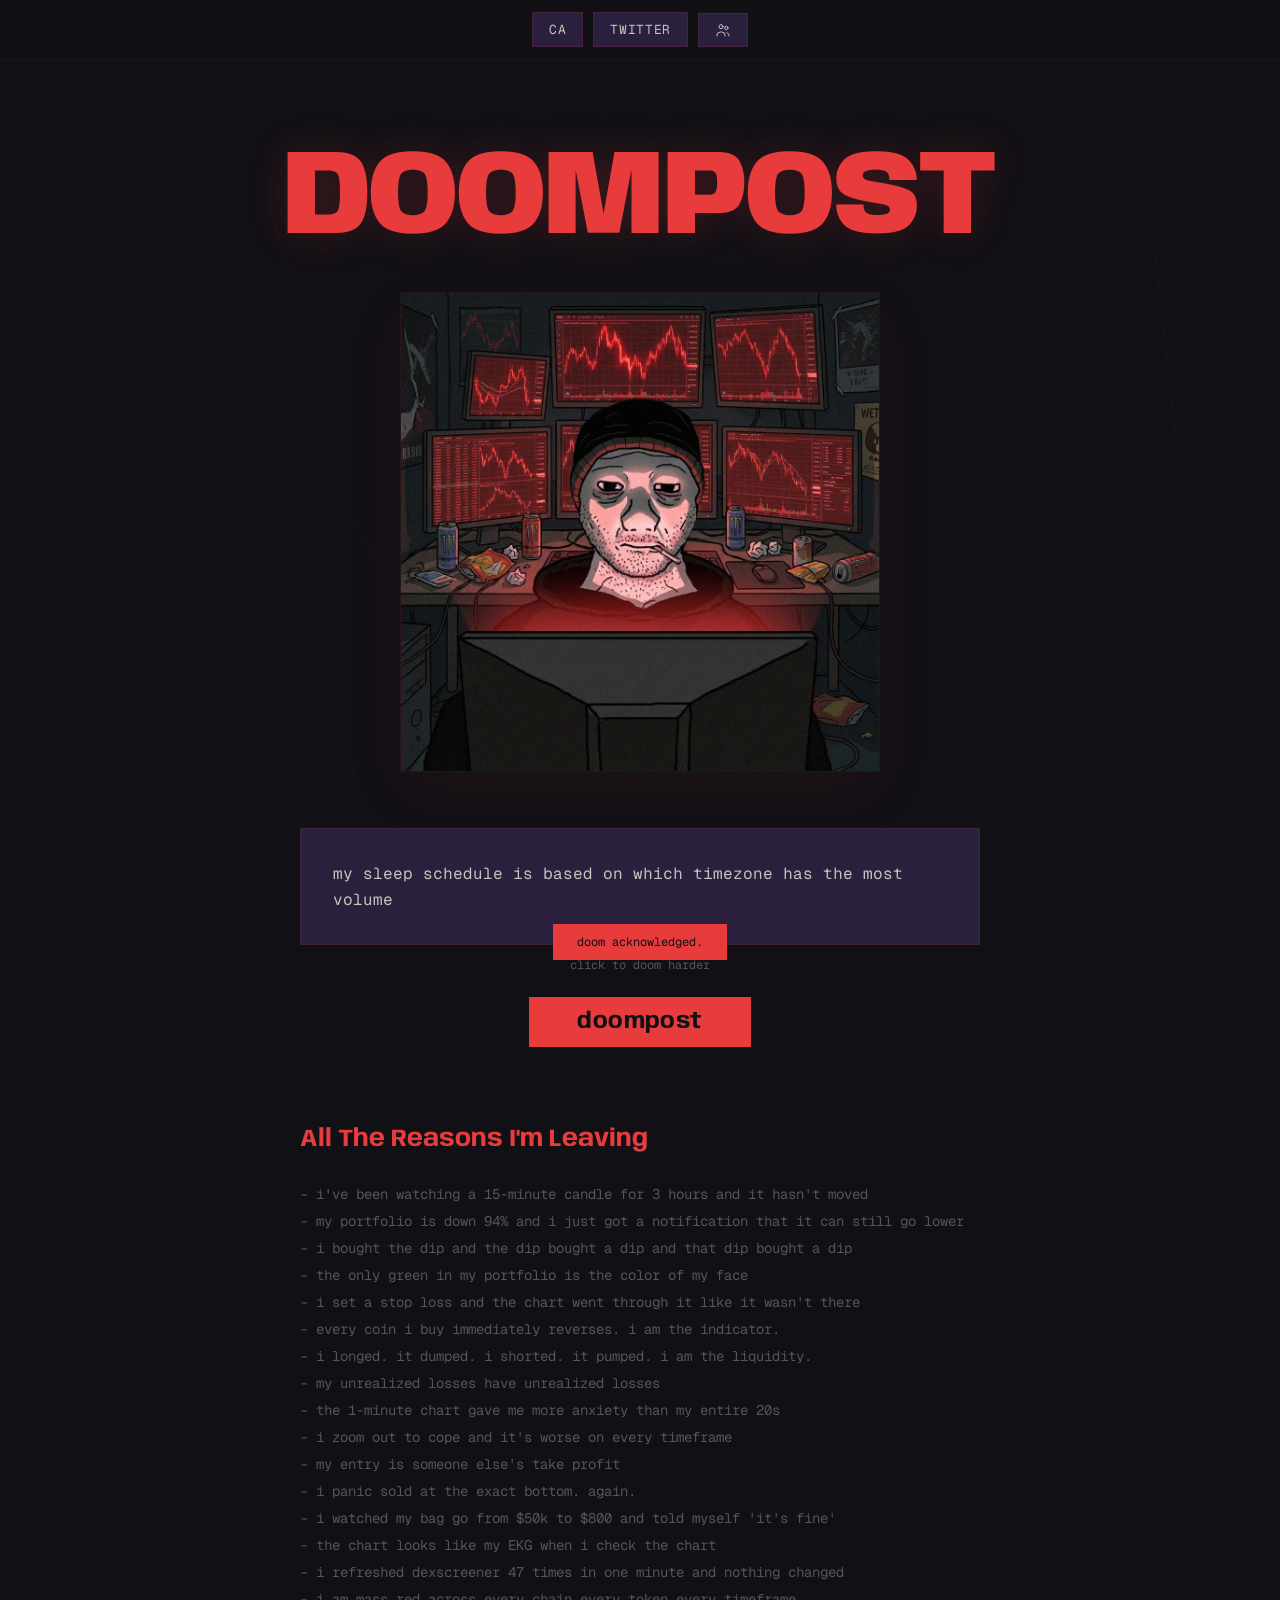
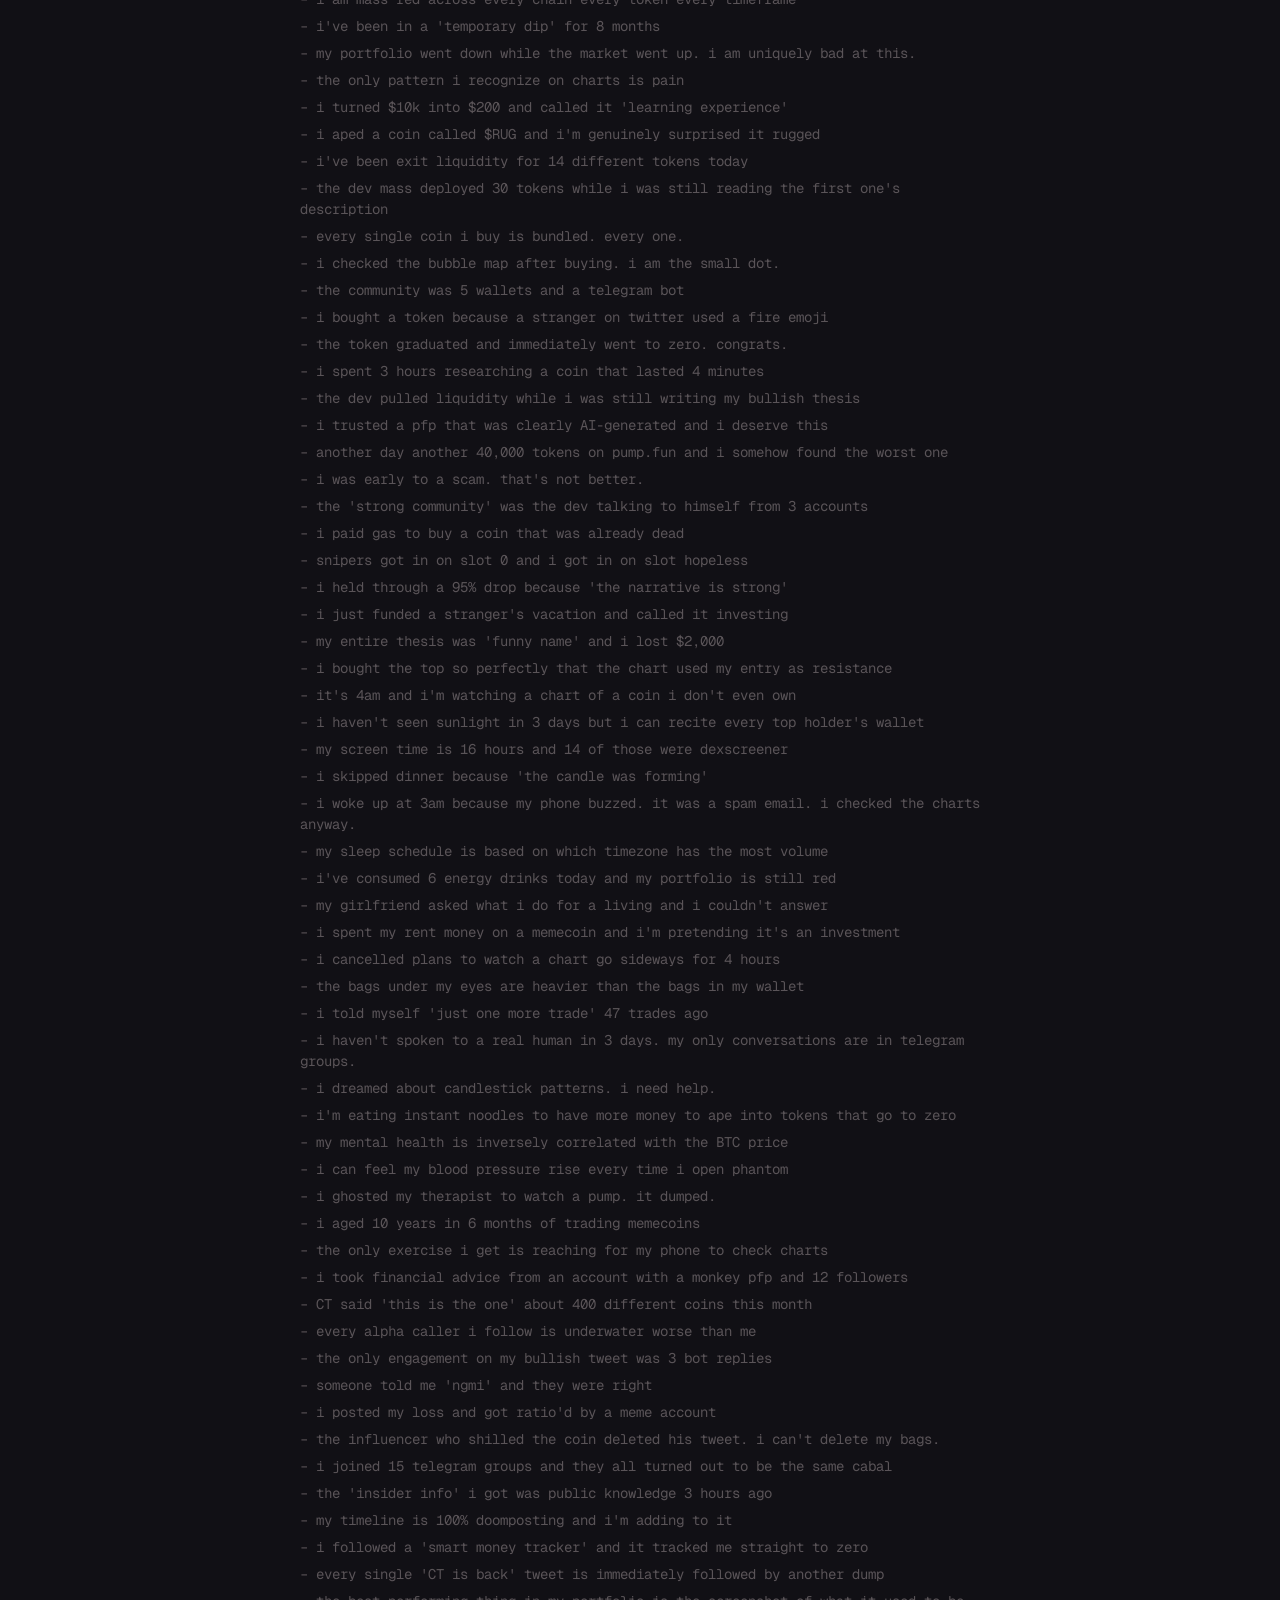
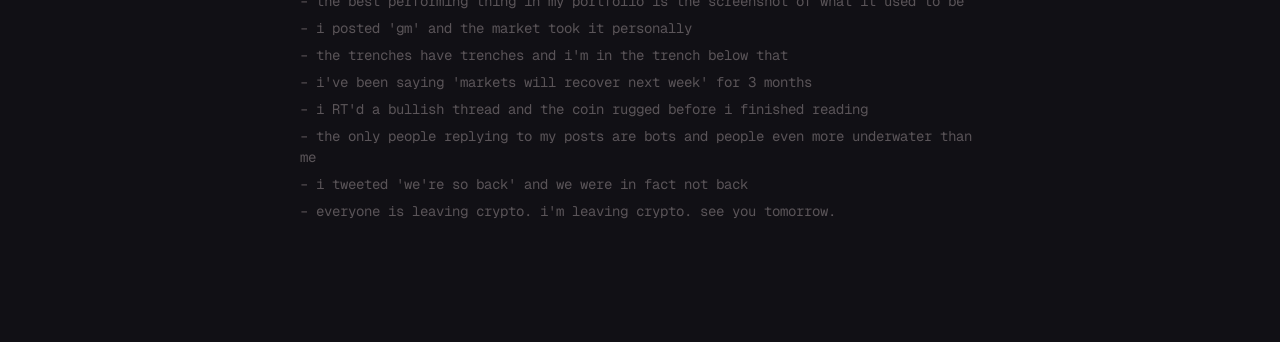
==== commit f75f8163: "Update community icon to people/group silhouette Co-Authored-By: Claude Opus 4.6 (1M context) <norep" ====
--- a/index.html
+++ b/index.html
@@ -47,10 +47,10 @@
       <a class="header-btn" id="twitterLink" href="#" target="_blank" rel="noopener">Twitter</a>
       <a class="header-btn" id="communityLink" href="#" target="_blank" rel="noopener" title="Community">
         <svg viewBox="0 0 24 24" fill="none" stroke="currentColor" stroke-width="1.5" stroke-linecap="round" stroke-linejoin="round">
-          <rect x="3" y="3" width="18" height="18" rx="4"/>
-          <circle cx="9" cy="10" r="2"/>
-          <circle cx="15" cy="10" r="2"/>
-          <circle cx="12" cy="16" r="2"/>
+          <circle cx="9" cy="7" r="3"/>
+          <path d="M3 21v-1a5 5 0 0 1 5-5h2a5 5 0 0 1 5 5v1"/>
+          <circle cx="17" cy="9" r="2.5"/>
+          <path d="M21 21v-1a4 4 0 0 0-3-3.87"/>
         </svg>
       </a>
     </div>
